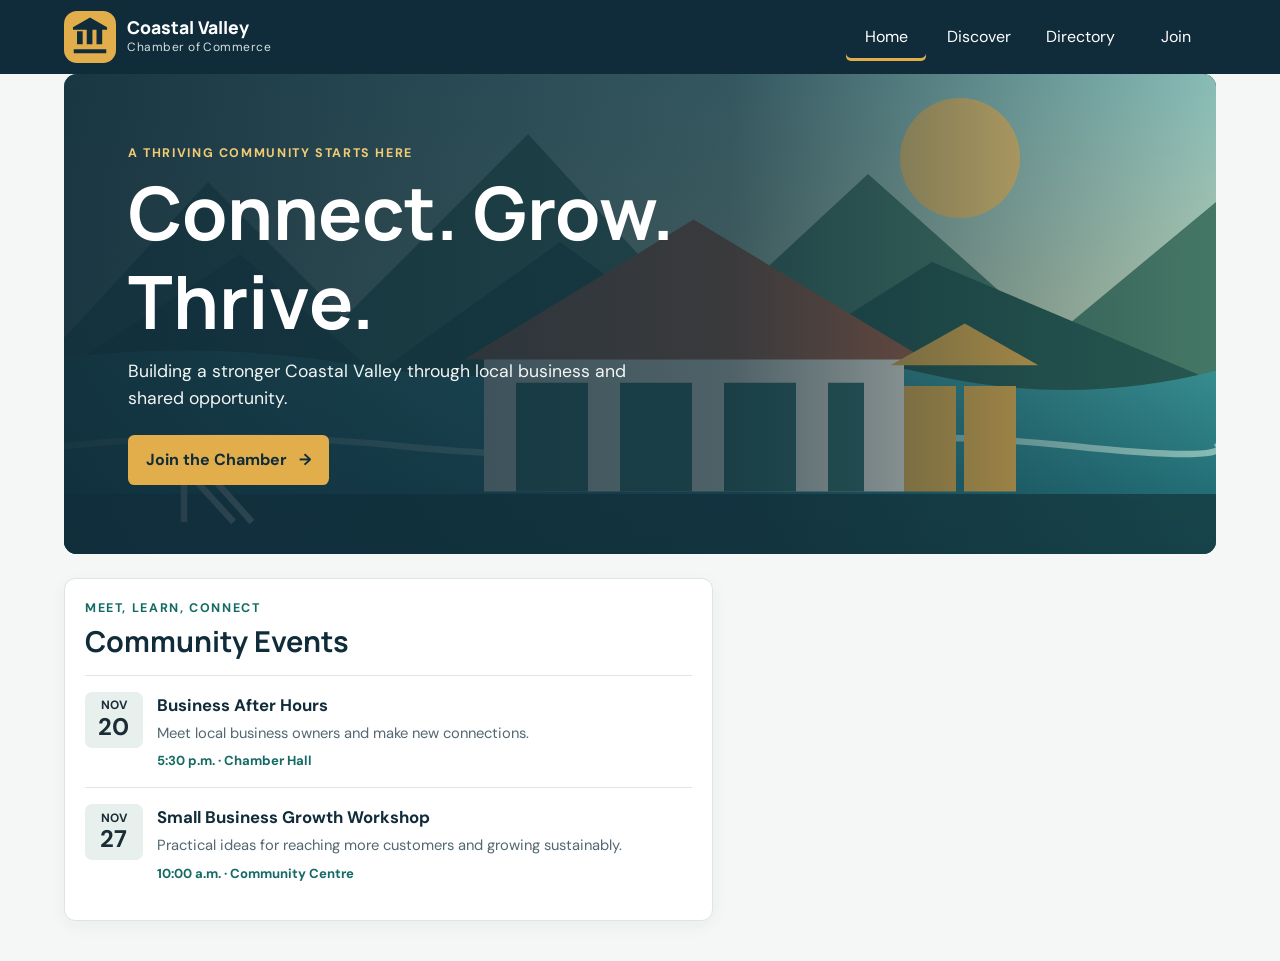
==== chamber/index.html @ 91403da9 "Update index.html chamber" ====
<!doctype html>
<html lang="en">

<head>
    <meta charset="utf-8">
    <meta name="viewport" content="width=device-width, initial-scale=1">
    <meta name="description"
        content="Welcome to the Coastal Valley Chamber of Commerce. Connect with local businesses, community events, and member services.">
    <meta name="author" content="Saviour Agodzo">
    <meta property="og:type" content="website">
    <meta property="og:title" content="Coastal Valley Chamber of Commerce">
    <meta property="og:description"
        content="Connect with local businesses, explore community events, and discover member services in Coastal Valley.">
    <meta property="og:image" content="https://saviour-agodzo.github.io/wdd231/chamber/images/chamber-share.png">
    <meta property="og:url" content="https://saviour-agodzo.github.io/wdd231/chamber/index.html">
    <title>Coastal Valley Chamber of Commerce | Home</title>
    <link rel="preconnect" href="https://fonts.googleapis.com">
    <link rel="preconnect" href="https://fonts.gstatic.com" crossorigin>
    <link
        href="https://fonts.googleapis.com/css2?family=DM+Sans:wght@400;500;600;700&family=Manrope:wght@500;600;700;800&display=swap"
        rel="stylesheet">
    <link rel="icon" href="images/favicon.svg" type="image/svg+xml">
    <link rel="stylesheet" href="styles/normalize.css">
    <link rel="stylesheet" href="styles/small.css">
    <link rel="stylesheet" href="styles/larger.css">
    <script src="scripts/navigation.js" defer></script>
    <script src="scripts/date.js" defer></script>
    <script src="scripts/weather.js" defer></script>
    <script src="scripts/spotlights.js" defer></script>
</head>

<body>
    <header class="site-header">
        <a class="brand" href="index.html" aria-label="Coastal Valley Chamber home">
            <svg class="brand-mark" viewBox="0 0 64 64" aria-hidden="true" focusable="false">
                <rect width="64" height="64" rx="16" fill="#e2ae4b" />
                <path d="M12 47h40v5H12zm4-6V25h7v16zm12 0V17h7v24zm12 0V22h7v19zM11 20 32 8l21 12v3H11z"
                    fill="#102c3a" />
            </svg>
            <span><strong>Coastal Valley</strong><small>Chamber of Commerce</small></span>
        </a>
        <button class="menu-toggle" type="button" aria-label="Open navigation" aria-expanded="false"
            aria-controls="primary-nav"><span></span><span></span><span></span></button>
        <nav id="primary-nav" class="primary-nav" aria-label="Main navigation">
            <a class="active" href="index.html" aria-current="page">Home</a>
            <a href="discover.html">Discover</a>
            <a href="directory.html">Directory</a>
            <a href="join.html">Join</a>
        </nav>
    </header>
    <main class="home-main">
        <section class="hero" aria-labelledby="hero-title">
            <img class="hero-image" src="images/coastal-hero.svg" width="1440" height="680"
                alt="Illustrated coastal town with a harbor, local shops, and green hills">
            <div class="hero-content">
                <p class="eyebrow">A thriving community starts here</p>
                <h1 id="hero-title">Connect. Grow. Thrive.</h1>
                <p>Building a stronger Coastal Valley through local business and shared opportunity.</p>
                <a class="join-cta" href="join.html">Join the Chamber <span aria-hidden="true">→</span></a>
            </div>
        </section>

        <div class="home-content-grid">
            <section class="home-panel events-panel" aria-labelledby="events-title">
                <div class="home-section-heading">
                    <p class="eyebrow">Meet, learn, connect</p>
                    <h2 id="events-title">Community Events</h2>
                </div>
                <article class="event-item">
                    <time class="event-date" datetime="2026-11-20"><span>Nov</span><strong>20</strong></time>
                    <div>
                        <h3>Business After Hours</h3>
                        <p>Meet local business owners and make new connections.</p>
                        <p class="event-detail">5:30 p.m. · Chamber Hall</p>
                    </div>
                </article>
                <article class="event-item">
                    <time class="event-date" datetime="2026-11-27"><span>Nov</span><strong>27</strong></time>
                    <div>
                        <h3>Small Business Growth Workshop</h3>
                        <p>Practical ideas for reaching more customers and growing sustainably.</p>
                        <p class="event-detail">10:00 a.m. · Community Centre</p>
                    </div>
                </article>
---- chamber/styles/small.css ----
:root {
    --navy: #102c3a;
    --teal: #146b63;
    --gold: #e2ae4b;
    --ink: #1c2c35;
    --muted: #536772;
    --paper: #fff;
    --canvas: #f4f7f5;
    --line: #dce5e1;
    font-family: "DM Sans", sans-serif;
    color: var(--ink);
    background: var(--canvas);
}

* {
    box-sizing: border-box;
}

body {
    min-width: 320px;
    line-height: 1.55;
}

a {
    color: inherit;
}

.site-header {
    display: flex;
    justify-content: space-between;
    align-items: center;
    gap: 1rem;
    padding: .7rem max(1rem, calc((100% - 72rem) / 2));
    background: var(--navy);
    color: white;
}

.brand {
    display: flex;
    align-items: center;
    gap: .7rem;
    text-decoration: none;
}

.brand-mark {
    width: 52px;
    height: 52px;
    flex: 0 0 auto;
}

.brand strong,
.brand small {
    display: block;
}

.brand strong {
    font: 800 1.1rem/1.2 "Manrope", sans-serif;
}

.brand small {
    color: #d2dfde;
    font-size: .75rem;
    letter-spacing: .04em;
}

.menu-toggle {
    width: 2.8rem;
    height: 2.8rem;
    display: grid;
    align-content: center;
    justify-items: center;
    gap: 5px;
    border: 1px solid #ffffff80;
    border-radius: .45rem;
    background: transparent;
    cursor: pointer;
}

.menu-toggle span {
    width: 1.2rem;
    height: 2px;
    background: white;
}

.primary-nav {
    display: none;
    position: absolute;
    z-index: 5;
    top: 4.2rem;
    left: 0;
    right: 0;
    padding: .5rem 1rem 1rem;
    background: var(--navy);
}

.primary-nav.open {
    display: grid;
}

.primary-nav a {
    padding: .7rem .9rem;
    text-decoration: none;
    border-radius: .3rem;
}

.primary-nav a:hover,
.primary-nav a:focus-visible {
    color: var(--gold);
    background: #ffffff12;
}

.primary-nav a.active {
    box-shadow: inset 0 -3px var(--gold);
}

main {
    width: min(100% - 2rem, 72rem);
    margin: 0 auto;
}

.intro {
    padding: 2.6rem 0 2rem;
}

.eyebrow {
    margin: 0 0 .35rem;
    color: var(--teal);
    font-size: .78rem;
    font-weight: 700;
    letter-spacing: .13em;
    text-transform: uppercase;
}

h1,
h2 {
    color: var(--navy);
    font-family: "Manrope", sans-serif;
    line-height: 1.2;
}

h1 {
    margin-bottom: .65rem;
    font-size: clamp(2rem, 7vw, 3.3rem);
}

.intro>p:last-child {
    max-width: 42rem;
    margin-bottom: 0;
    color: var(--muted);
    font-size: 1.05rem;
}

.directory-section {
    padding: 1.5rem 0 3rem;
}

.directory-heading {
    display: flex;
    flex-direction: column;
    align-items: flex-start;
    gap: .8rem;
    margin-bottom: 1.2rem;
}

.directory-heading h2 {
    margin: 0;
    font-size: clamp(1.25rem, 4vw, 1.8rem);
}

.view-controls {
    display: flex;
    gap: .4rem;
    padding: .25rem;
    border: 1px solid var(--line);
    border-radius: .55rem;
    background: var(--paper);
}

.view-button {
    min-height: 2.6rem;
    padding: .45rem .75rem;
    border: 0;
    border-radius: .35rem;
    background: transparent;
    color: var(--navy);
    font-weight: 700;
    cursor: pointer;
}

.view-button span {
    margin-right: .25rem;
}

.view-button.active,
.view-button:hover,
.view-button:focus-visible {
    background: var(--teal);
    color: white;
}

.status {
    color: var(--muted);
}

.member-directory {
    display: grid;
    gap: 1rem;
}

.grid-view {
    grid-template-columns: 1fr;
}

.member-card {
    overflow: hidden;
    border: 1px solid var(--line);
    border-radius: .7rem;
    background: var(--paper);
    box-shadow: 0 5px 18px #102c3a0c;
}

.member-card img {
    display: block;
    width: 100%;
    height: 10rem;
    object-fit: cover;
    background: #e8efec;
}

.member-card-content {
    padding: 1rem;
}

.member-card h3 {
    margin: 0 0 .25rem;
    color: var(--navy);
    font: 700 1.15rem/1.3 "Manrope", sans-serif;
}

.category {
    margin: 0 0 .75rem;
    color: var(--teal);
    font-size: .82rem;
    font-weight: 700;
}

.member-card address {
    color: var(--muted);
    font-style: normal;
    font-size: .92rem;
}

.member-card address a {
    display: inline-block;
    margin-top: .45rem;
    color: var(--teal);
    font-weight: 700;
    overflow-wrap: anywhere;
}

.membership {
    display: inline-block;
    margin-top: .75rem;
    padding: .2rem .55rem;
    border-radius: 2rem;
    background: #edf4ef;
    color: var(--teal);
    font-size: .75rem;
    font-weight: 700;
}

.list-view {
    grid-template-columns: 1fr;
    gap: .5rem;
}

.list-view .member-card {
    display: block;
    border-left: 5px solid var(--teal);
    box-shadow: none;
}

.list-view .member-card img {
    display: none;
}

.list-view .member-card-content {
    padding: .8rem 1rem;
}

.list-view .category {
    margin-bottom: .35rem;
}

.list-view .membership {
    margin-top: .4rem;
}

.home-main {
    padding-bottom: 2.5rem;
}

.hero {
    position: relative;
    isolation: isolate;
    overflow: hidden;
    min-height: 26rem;
    border-radius: .8rem;
    background: var(--navy);
}

.hero-image {
    position: absolute;
    z-index: -2;
    inset: 0;
    width: 100%;
    height: 100%;
    object-fit: cover;
}

.hero::after {
    position: absolute;
    z-index: -1;
    inset: 0;
    background: linear-gradient(90deg, #102c3aee 0%, #102c3ab8 58%, #102c3a12 100%);
    content: "";
}

.hero-content {
    display: flex;
    min-height: 26rem;
    flex-direction: column;
    align-items: flex-start;
    justify-content: center;
    padding: clamp(1.25rem, 6vw, 4rem);
    color: white;
}

.hero-content .eyebrow {
    color: #f2cc74;
}

.hero-content h1 {
    max-width: 12ch;
    margin: 0 0 .8rem;
    color: white;
    font-size: clamp(2.3rem, 9vw, 4.6rem);
}

.hero-content>p:not(.eyebrow) {
    max-width: 34rem;
    margin-bottom: 1.4rem;
    color: #f1f5f4;
    font-size: 1.1rem;
}

.join-cta {
    display: inline-flex;
    align-items: center;
    gap: .7rem;
    padding: .8rem 1.15rem;
    border-radius: .4rem;
    background: var(--gold);
    color: var(--navy);
    font-weight: 700;
    text-decoration: none;
}

.join-cta:hover,
.join-cta:focus-visible {
    background: #f2cc74;
}

.home-content-grid {
    display: grid;
    grid-template-columns: minmax(0, 1fr);
    gap: 1.25rem;
    margin-top: 1.5rem;
}

.home-panel {
    min-width: 0;
    padding: 1.25rem;
    border: 1px solid var(--line);
    border-radius: .7rem;
    background: var(--paper);
    box-shadow: 0 5px 18px #102c3a0c;
}

.home-section-heading {
    margin-bottom: 1rem;
}

.home-section-heading h2 {
    margin: 0 0 .45rem;
    font-size: clamp(1.35rem, 5vw, 1.8rem);
}

.home-section-heading>p:last-child:not(.eyebrow) {
    margin-bottom: 0;
    color: var(--muted);
}

.event-item {
    display: flex;
    align-items: flex-start;
    gap: .9rem;
    padding: 1rem 0;
    border-top: 1px solid var(--line);
}

.event-date {
    display: flex;
    width: 3.6rem;
    flex: 0 0 3.6rem;
    flex-direction: column;
    align-items: center;
    padding: .4rem;
    border-radius: .45rem;
    background: #e7f0ed;
    color: var(--brand-dark);
    line-height: 1.2;
}

.event-date span {
    font-size: .75rem;
    font-weight: 700;
    text-transform: uppercase;
}

.event-date strong {
    font-size: 1.5rem;
}

.event-item h3 {
    margin: 0 0 .25rem;
    color: var(--navy);
    font-size: 1.05rem;
}

.event-item p {
    margin: 0;
    color: var(--muted);
    font-size: .92rem;
}

.event-item .event-detail {
    margin-top: .4rem;
    color: var(--teal);
    font-size: .82rem;
    font-weight: 700;
}

.weather-location {
    color: var(--muted);
}

.weather-status,
.spotlights-status {
    color: var(--muted);
    font-size: .9rem;
}

.current-weather {
    display: flex;
    align-items: center;
    gap: 1rem;
    padding: .8rem 0 1rem;
    border-top: 1px solid var(--line);
}

.current-temperature {
    display: flex;
    align-items: flex-start;
    margin: 0;
    color: var(--navy);
    font: 800 3rem/1 "Manrope", sans-serif;
}

.current-temperature span:last-child {
    margin: .15rem 0 0 .2rem;
    font-size: 1.15rem;
}

.current-description {
    margin: 0;
    color: var(--ink);
    font-weight: 700;
    text-transform: capitalize;
}

.feels-like {
    margin: .2rem 0 0;
    color: var(--muted);
    font-size: .85rem;
}

.forecast-heading {
    margin: .25rem 0 .65rem;
    color: var(--navy);
    font-size: 1rem;
}

.forecast-list {
    display: grid;
    grid-template-columns: 1fr;
    gap: .5rem;
    margin: 0;
    padding: 0;
    list-style: none;
}

.forecast-day {
    padding: .65rem .75rem;
    border-radius: .45rem;
    background: #f1f5f4;
}

.forecast-day h4,
.forecast-day p {
    margin: 0;
}

.forecast-day h4 {
    color: var(--navy);
    font-size: .9rem;
}

.forecast-day p {
    color: var(--muted);
    font-size: .82rem;
    text-transform: capitalize;
}

.forecast-day .forecast-temperature {
    color: var(--teal);
    font-size: .95rem;
    font-weight: 700;
}

.spotlight-list {
    display: grid;
    grid-template-columns: minmax(0, 1fr);
    gap: .9rem;
}

.spotlight-card {
    min-width: 0;
    padding: .8rem;
    border: 1px solid var(--line);
    border-radius: .6rem;
    text-align: center;
}

.spotlight-card img {
    display: block;
    width: min(100%, 18rem);
    height: 8rem;
    margin: 0 auto .7rem;
    object-fit: contain;
}

.spotlight-card h3 {
    margin: 0 0 .2rem;
    color: var(--navy);
    font: 700 1.1rem/1.3 "Manrope", sans-serif;
}

.spotlight-tier {
    display: inline-block;
    margin: 0 0 .6rem;
    padding: .15rem .6rem;
    border-radius: 2rem;
    background: #f5ebcf;
    color: #5a4213;
    font-size: .75rem;
    font-weight: 700;
}

.spotlight-details {
    color: var(--muted);
    font-size: .88rem;
    font-style: normal;
    overflow-wrap: anywhere;
}

.spotlight-details a {
    display: inline-block;
    margin-top: .3rem;
    color: var(--teal);
    font-weight: 700;
}

.site-footer {
    display: grid;
    gap: 1.5rem;
    padding: 2rem max(1rem, calc((100% - 72rem) / 2));
    background: var(--navy);
    color: white;
}

.footer-brand {
    display: inline-block;
    margin-bottom: .5rem;
    color: white;
    font: 700 1.1rem "Manrope", sans-serif;
    text-decoration: none;
}

.site-footer address {
    color: #d4dfdf;
    font-size: .9rem;
    font-style: normal;
}

.site-footer address a {
    color: white;
}

.footer-meta {
    padding-top: 1rem;
    border-top: 1px solid #ffffff35;
    color: #d4dfdf;
    font-size: .88rem;
}

.footer-meta p {
    margin: .25rem 0;
}

:focus-visible {
    outline: 3px solid var(--gold);
    outline-offset: 3px;
}
---- chamber/styles/larger.css ----
@media (min-width: 42rem) {
    .menu-toggle {
        display: none;
    }

    .primary-nav {
        display: flex;
        position: static;
        padding: 0;
        gap: .4rem;
    }

    .primary-nav a {
        min-width: 5rem;
        text-align: center;
    }

    .hero,
    .hero-content {
        min-height: 30rem;
    }

    .home-content-grid {
        grid-template-columns: minmax(0, 1.2fr) minmax(18rem, .8fr);
        align-items: start;
        gap: 1.5rem;
    }

    .spotlights-panel {
        grid-column: 1 / -1;
    }

    .spotlight-list {
        grid-template-columns: repeat(2, minmax(0, 1fr));
    }

    .directory-heading {
        flex-direction: row;
        align-items: end;
        justify-content: space-between;
    }

    .intro {
        padding-top: 3.6rem;
    }

    .grid-view {
        grid-template-columns: repeat(2, minmax(0, 1fr));
    }

    .member-card img {
        height: 12rem;
    }

    .site-footer {
        grid-template-columns: 1fr 1fr;
        align-items: start;
    }

    .footer-meta {
        padding: .25rem 0 0 1.5rem;
        border-top: 0;
        border-left: 1px solid #ffffff35;
    }
}

@media (min-width: 68rem) {
    .home-content-grid {
        grid-template-columns: minmax(0, 1.15fr) minmax(23rem, .85fr);
    }

    .spotlight-list {
        grid-template-columns: repeat(3, minmax(0, 1fr));
    }

    .forecast-list {
        grid-template-columns: repeat(3, minmax(0, 1fr));
    }

    .grid-view {
        grid-template-columns: repeat(3, minmax(0, 1fr));
    }
}
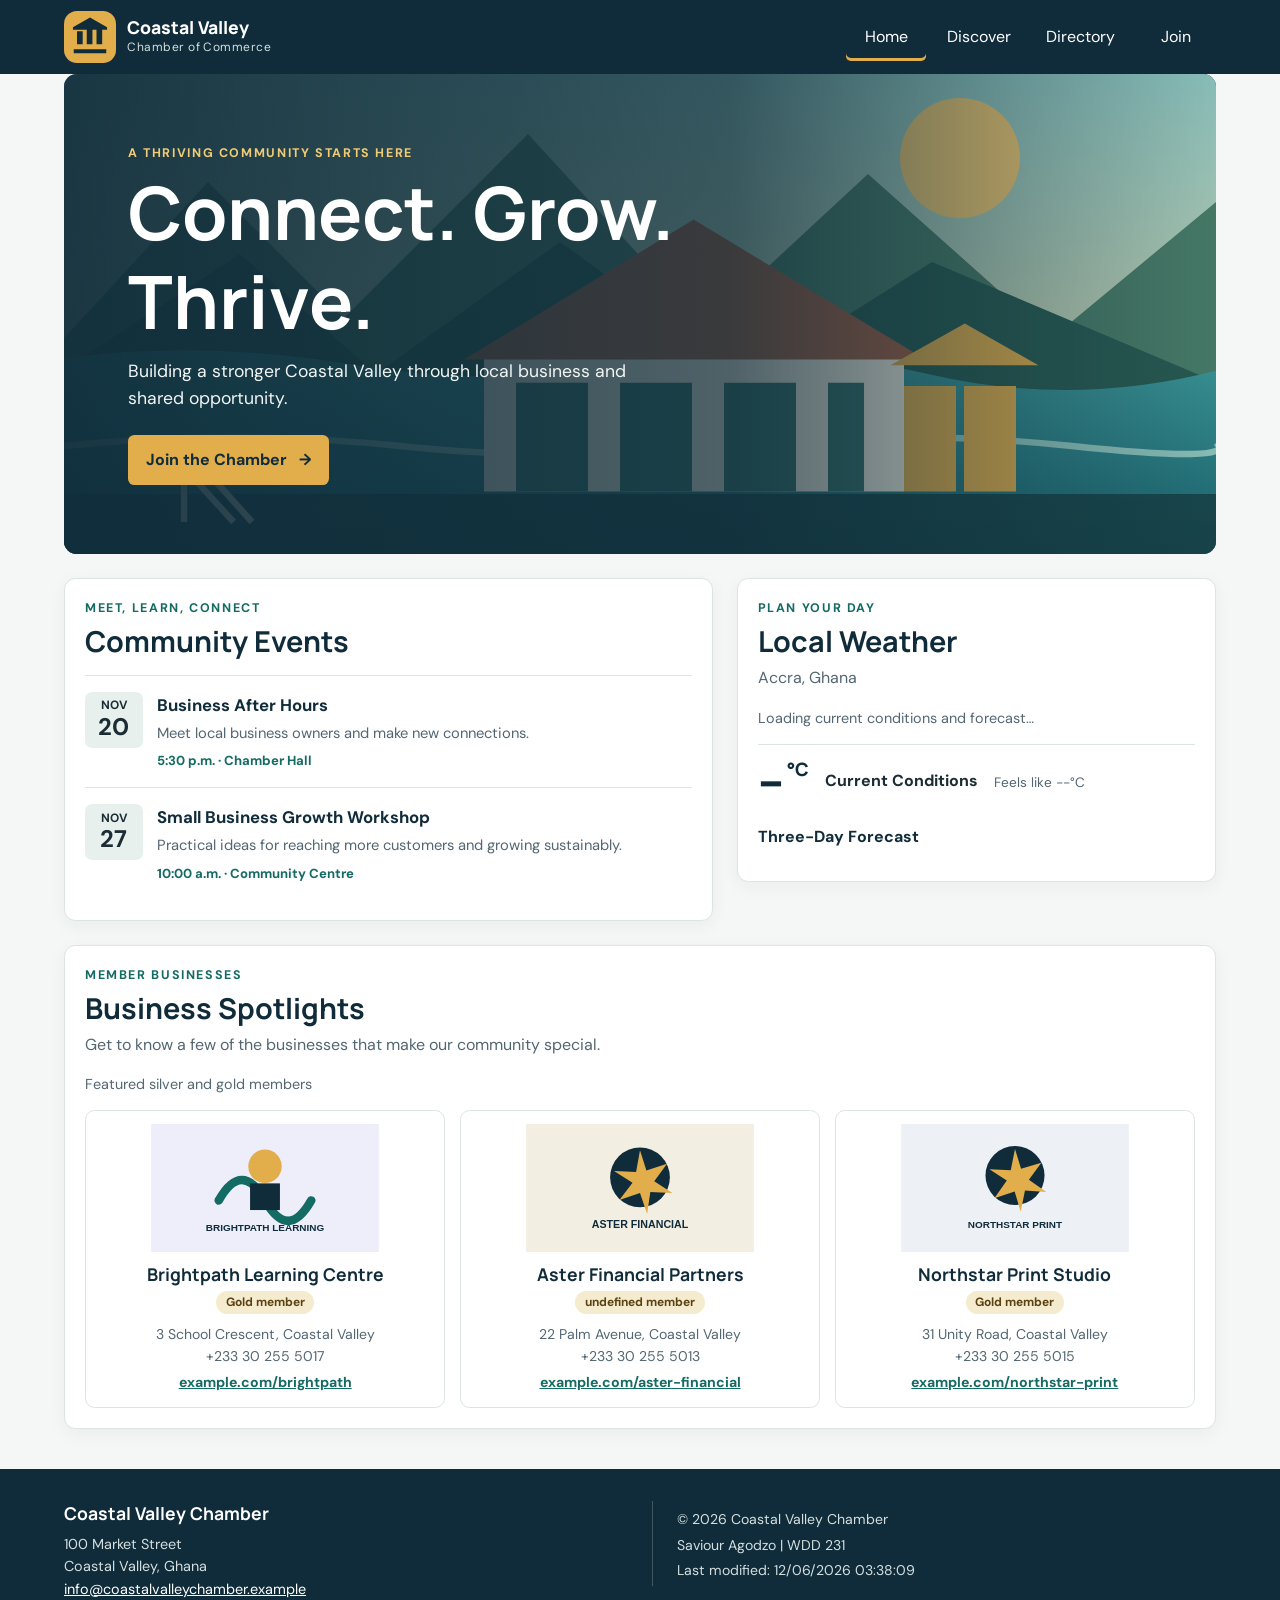
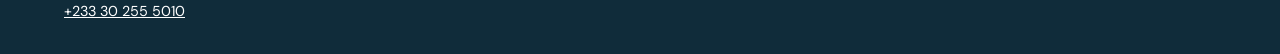
==== commit 6b3ef43c: "Fixed index.html" ====
--- a/chamber/index.html
+++ b/chamber/index.html
@@ -8,12 +8,12 @@
         content="Welcome to the Coastal Valley Chamber of Commerce. Connect with local businesses, community events, and member services.">
     <meta name="author" content="Saviour Agodzo">
     <meta property="og:type" content="website">
-    <meta property="og:title" content="Coastal Valley Chamber of Commerce">
+    <meta property="og:title" content="Connect. Grow. Thrive. | Coastal Valley Chamber of Commerce">
     <meta property="og:description"
         content="Connect with local businesses, explore community events, and discover member services in Coastal Valley.">
     <meta property="og:image" content="https://saviour-agodzo.github.io/wdd231/chamber/images/chamber-share.png">
     <meta property="og:url" content="https://saviour-agodzo.github.io/wdd231/chamber/index.html">
-    <title>Coastal Valley Chamber of Commerce | Home</title>
+    <title>Connect. Grow. Thrive. | Coastal Valley Chamber of Commerce</title>
     <link rel="preconnect" href="https://fonts.googleapis.com">
     <link rel="preconnect" href="https://fonts.gstatic.com" crossorigin>
     <link
@@ -39,8 +39,12 @@
             </svg>
             <span><strong>Coastal Valley</strong><small>Chamber of Commerce</small></span>
         </a>
+
         <button class="menu-toggle" type="button" aria-label="Open navigation" aria-expanded="false"
-            aria-controls="primary-nav"><span></span><span></span><span></span></button>
+            aria-controls="primary-nav">
+            <span></span><span></span><span></span>
+        </button>
+
         <nav id="primary-nav" class="primary-nav" aria-label="Main navigation">
             <a class="active" href="index.html" aria-current="page">Home</a>
             <a href="discover.html">Discover</a>
@@ -48,6 +52,7 @@
             <a href="join.html">Join</a>
         </nav>
     </header>
+
     <main class="home-main">
         <section class="hero" aria-labelledby="hero-title">
             <img class="hero-image" src="images/coastal-hero.svg" width="1440" height="680"
@@ -66,19 +71,85 @@
                     <p class="eyebrow">Meet, learn, connect</p>
                     <h2 id="events-title">Community Events</h2>
                 </div>
+
                 <article class="event-item">
-                    <time class="event-date" datetime="2026-11-20"><span>Nov</span><strong>20</strong></time>
+                    <time class="event-date" datetime="2026-11-20">
+                        <span>Nov</span><strong>20</strong>
+                    </time>
                     <div>
                         <h3>Business After Hours</h3>
                         <p>Meet local business owners and make new connections.</p>
                         <p class="event-detail">5:30 p.m. · Chamber Hall</p>
                     </div>
                 </article>
+
                 <article class="event-item">
-                    <time class="event-date" datetime="2026-11-27"><span>Nov</span><strong>27</strong></time>
+                    <time class="event-date" datetime="2026-11-27">
+                        <span>Nov</span><strong>27</strong>
+                    </time>
                     <div>
                         <h3>Small Business Growth Workshop</h3>
                         <p>Practical ideas for reaching more customers and growing sustainably.</p>
                         <p class="event-detail">10:00 a.m. · Community Centre</p>
                     </div>
-                </article>+                </article>
+            </section>
+
+            <section class="home-panel weather-panel" aria-labelledby="weather-title">
+                <div class="home-section-heading">
+                    <p class="eyebrow">Plan your day</p>
+                    <h2 id="weather-title">Local Weather</h2>
+                    <p class="weather-location">Accra, Ghana</p>
+                </div>
+
+                <p id="weather-status" class="weather-status" role="status">
+                    Loading current conditions and forecast…
+                </p>
+
+                <div class="current-weather" aria-live="polite">
+                    <p class="current-temperature">
+                        <span id="current-temperature">--</span>
+                        <span aria-label="degrees Celsius">°C</span>
+                    </p>
+                    <p id="current-description" class="current-description">Current conditions</p>
+                    <p class="feels-like">Feels like <span id="feels-like">--</span>°C</p>
+                </div>
+
+                <h3 class="forecast-heading">Three-Day Forecast</h3>
+                <ul id="weather-forecast" class="forecast-list" aria-label="Three-day temperature forecast"></ul>
+            </section>
+
+            <section class="home-panel spotlights-panel" aria-labelledby="spotlights-title">
+                <div class="home-section-heading">
+                    <p class="eyebrow">Member businesses</p>
+                    <h2 id="spotlights-title">Business Spotlights</h2>
+                    <p>Get to know a few of the businesses that make our community special.</p>
+                </div>
+
+                <p id="spotlights-status" class="spotlights-status" role="status">
+                    Loading chamber members…
+                </p>
+                <div id="spotlight-list" class="spotlight-list" aria-live="polite"></div>
+            </section>
+        </div>
+    </main>
+
+    <footer class="site-footer">
+        <div class="footer-contact">
+            <a class="footer-brand" href="index.html">Coastal Valley Chamber</a>
+            <address>
+                100 Market Street<br>
+                Coastal Valley, Ghana<br>
+                <a href="mailto:info@coastalvalleychamber.example">info@coastalvalleychamber.example</a><br>
+                <a href="tel:+233302555010">+233 30 255 5010</a>
+            </address>
+        </div>
+        <div class="footer-meta">
+            <p>© <span id="currentyear"></span> Coastal Valley Chamber</p>
+            <p>Saviour Agodzo | WDD 231</p>
+            <p>Last modified: <span id="lastModified"></span></p>
+        </div>
+    </footer>
+</body>
+
+</html>
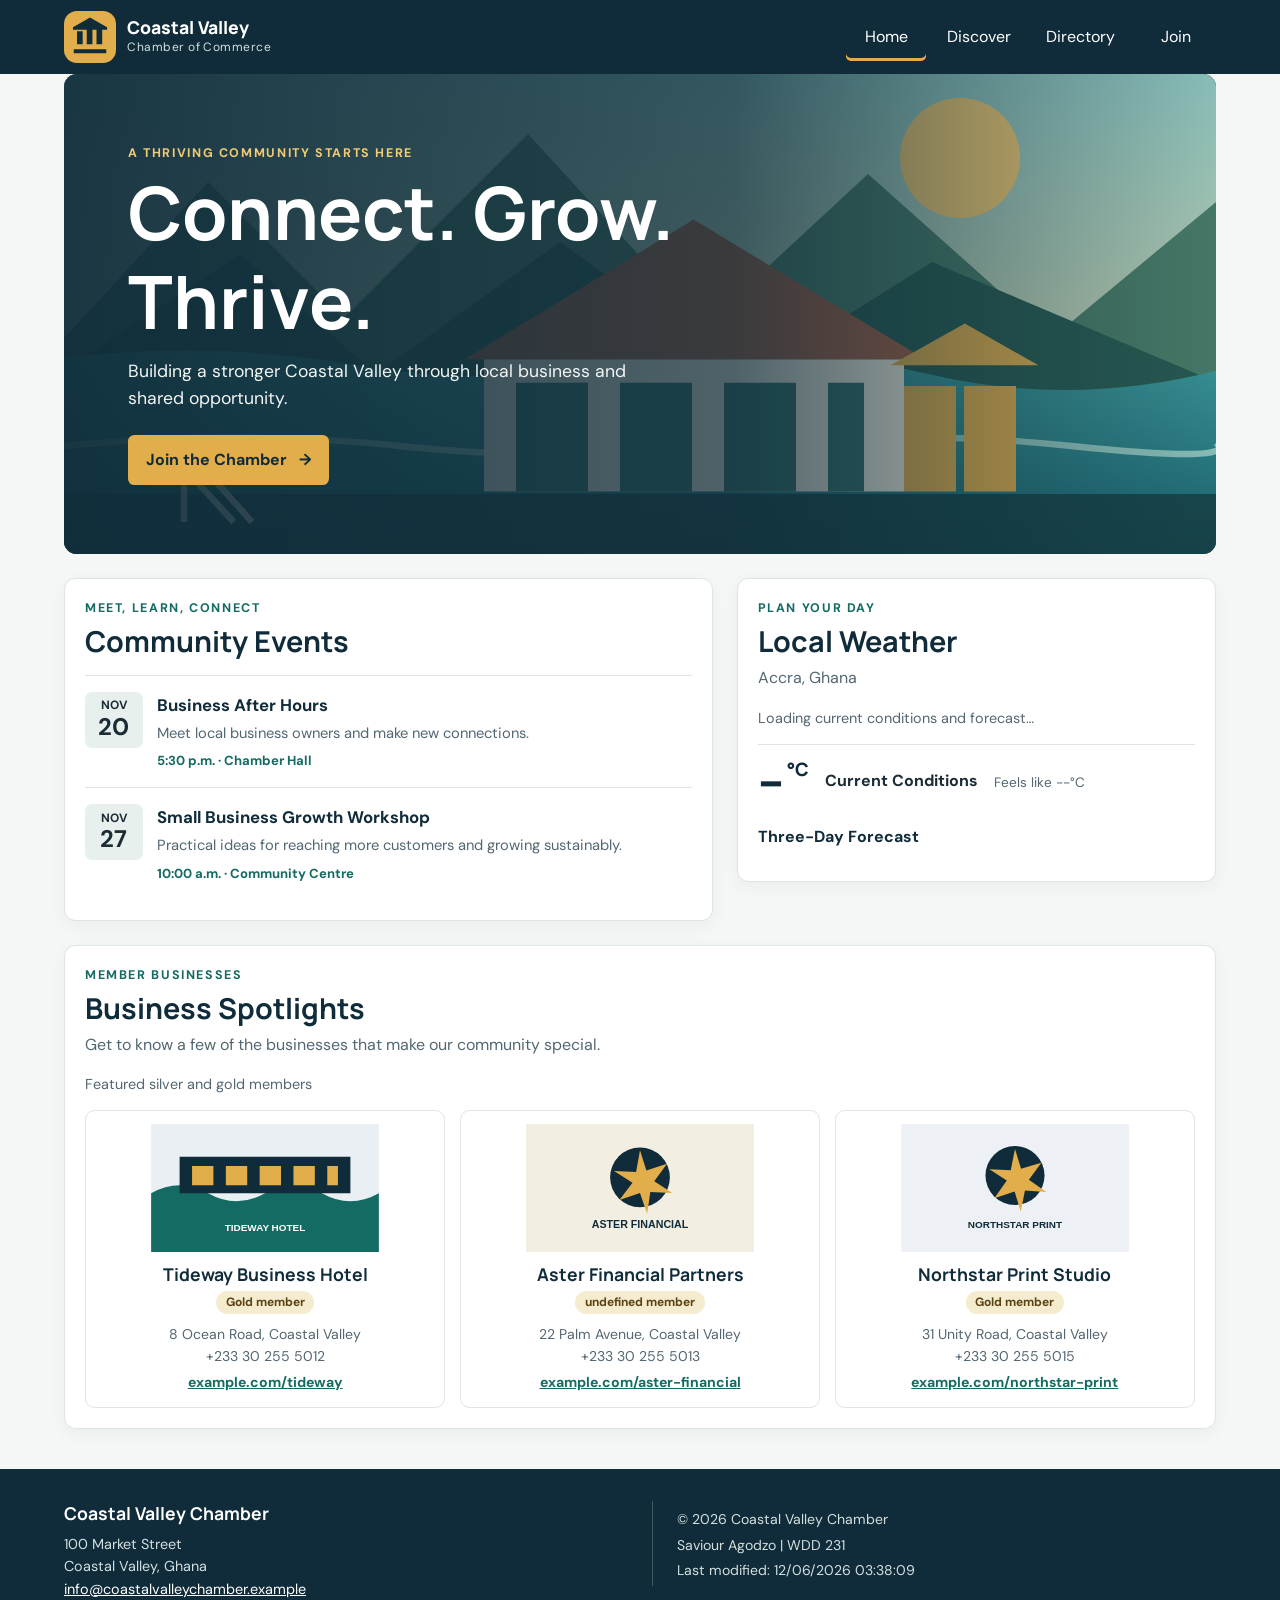
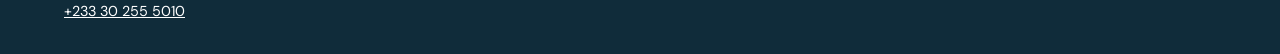
==== commit cd7ed9a4: "Fixed index.html" ====
--- a/chamber/index.html
+++ b/chamber/index.html
@@ -39,12 +39,10 @@
             </svg>
             <span><strong>Coastal Valley</strong><small>Chamber of Commerce</small></span>
         </a>
-
         <button class="menu-toggle" type="button" aria-label="Open navigation" aria-expanded="false"
             aria-controls="primary-nav">
             <span></span><span></span><span></span>
         </button>
-
         <nav id="primary-nav" class="primary-nav" aria-label="Main navigation">
             <a class="active" href="index.html" aria-current="page">Home</a>
             <a href="discover.html">Discover</a>
@@ -52,7 +50,6 @@
             <a href="join.html">Join</a>
         </nav>
     </header>
-
     <main class="home-main">
         <section class="hero" aria-labelledby="hero-title">
             <img class="hero-image" src="images/coastal-hero.svg" width="1440" height="680"
@@ -71,22 +68,16 @@
                     <p class="eyebrow">Meet, learn, connect</p>
                     <h2 id="events-title">Community Events</h2>
                 </div>
-
                 <article class="event-item">
-                    <time class="event-date" datetime="2026-11-20">
-                        <span>Nov</span><strong>20</strong>
-                    </time>
+                    <time class="event-date" datetime="2026-11-20"><span>Nov</span><strong>20</strong></time>
                     <div>
                         <h3>Business After Hours</h3>
                         <p>Meet local business owners and make new connections.</p>
                         <p class="event-detail">5:30 p.m. · Chamber Hall</p>
                     </div>
                 </article>
-
                 <article class="event-item">
-                    <time class="event-date" datetime="2026-11-27">
-                        <span>Nov</span><strong>27</strong>
-                    </time>
+                    <time class="event-date" datetime="2026-11-27"><span>Nov</span><strong>27</strong></time>
                     <div>
                         <h3>Small Business Growth Workshop</h3>
                         <p>Practical ideas for reaching more customers and growing sustainably.</p>
@@ -101,20 +92,14 @@
                     <h2 id="weather-title">Local Weather</h2>
                     <p class="weather-location">Accra, Ghana</p>
                 </div>
-
-                <p id="weather-status" class="weather-status" role="status">
-                    Loading current conditions and forecast…
-                </p>
-
+                <p id="weather-status" class="weather-status" role="status">Loading current conditions and forecast…</p>
                 <div class="current-weather" aria-live="polite">
                     <p class="current-temperature">
-                        <span id="current-temperature">--</span>
-                        <span aria-label="degrees Celsius">°C</span>
+                        <span id="current-temperature">--</span><span>°C</span>
                     </p>
                     <p id="current-description" class="current-description">Current conditions</p>
                     <p class="feels-like">Feels like <span id="feels-like">--</span>°C</p>
                 </div>
-
                 <h3 class="forecast-heading">Three-Day Forecast</h3>
                 <ul id="weather-forecast" class="forecast-list" aria-label="Three-day temperature forecast"></ul>
             </section>
@@ -125,15 +110,11 @@
                     <h2 id="spotlights-title">Business Spotlights</h2>
                     <p>Get to know a few of the businesses that make our community special.</p>
                 </div>
-
-                <p id="spotlights-status" class="spotlights-status" role="status">
-                    Loading chamber members…
-                </p>
+                <p id="spotlights-status" class="spotlights-status" role="status">Loading chamber members…</p>
                 <div id="spotlight-list" class="spotlight-list" aria-live="polite"></div>
             </section>
         </div>
     </main>
-
     <footer class="site-footer">
         <div class="footer-contact">
             <a class="footer-brand" href="index.html">Coastal Valley Chamber</a>
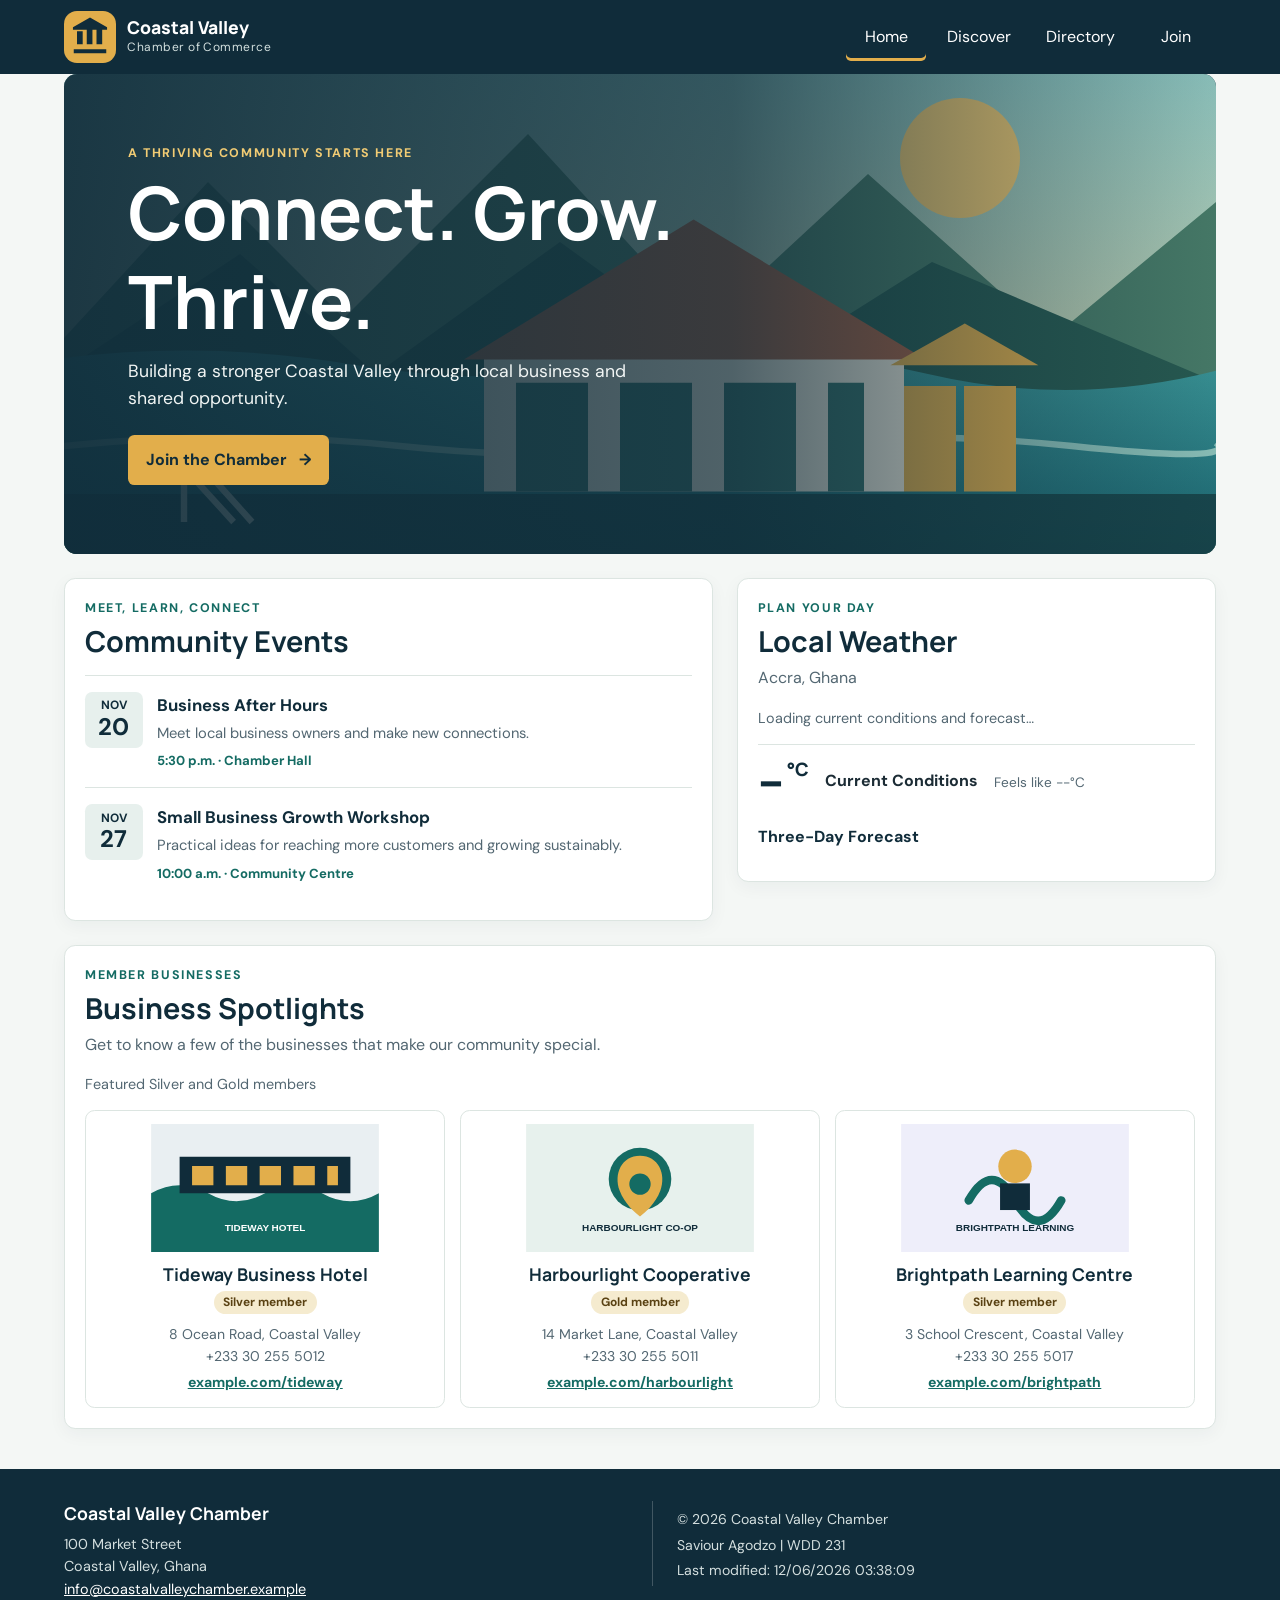
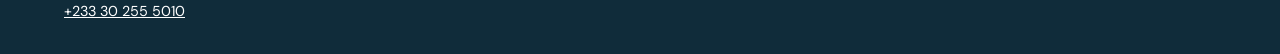
==== commit b25946e9: "Update chamber.html" ====
--- a/chamber/index.html
+++ b/chamber/index.html
@@ -25,7 +25,8 @@
     <link rel="stylesheet" href="styles/larger.css">
     <script src="scripts/navigation.js" defer></script>
     <script src="scripts/date.js" defer></script>
-    <script src="scripts/weather.js" defer></script>
+    <!-- <script src="scripts/weather.js" defer></script> -->
+    <script type="module" src="scripts/weather.js"></script>
     <script src="scripts/spotlights.js" defer></script>
 </head>
 
--- a/chamber/styles/small.css
+++ b/chamber/styles/small.css
@@ -150,6 +150,7 @@
     font-size: 1.05rem;
 }
 
+/* Directory page */
 .directory-section {
     padding: 1.5rem 0 3rem;
 }
@@ -296,11 +297,12 @@
     margin-top: .4rem;
 }
 
+/* Chamber home page */
 .home-main {
     padding-bottom: 2.5rem;
 }
 
-.hero {
+/* .hero {
     position: relative;
     isolation: isolate;
     overflow: hidden;
@@ -343,6 +345,65 @@
 .hero-content h1 {
     max-width: 12ch;
     margin: 0 0 .8rem;
+    color: white;
+    font-size: clamp(2.3rem, 9vw, 4.6rem);
+}
+
+.hero-content>p:not(.eyebrow) {
+    max-width: 34rem;
+    margin-bottom: 1.4rem;
+    color: #f1f5f4;
+    font-size: 1.1rem;
+} */
+
+.hero {
+    position: relative;
+    isolation: isolate;
+    overflow: hidden;
+    min-height: 26rem;
+    border-radius: 0.8rem;
+    background: var(--navy);
+}
+
+.hero-image {
+    position: absolute;
+    z-index: 0;
+    inset: 0;
+    width: 100%;
+    height: 100%;
+    object-fit: cover;
+}
+
+.hero::after {
+    position: absolute;
+    z-index: 1;
+    inset: 0;
+    background: linear-gradient(90deg,
+            rgb(16 44 58 / 93%) 0%,
+            rgb(16 44 58 / 72%) 58%,
+            rgb(16 44 58 / 7%) 100%);
+    content: "";
+}
+
+.hero-content {
+    position: relative;
+    z-index: 2;
+    display: flex;
+    min-height: 26rem;
+    flex-direction: column;
+    align-items: flex-start;
+    justify-content: center;
+    padding: clamp(1.25rem, 6vw, 4rem);
+    color: white;
+}
+
+.hero-content .eyebrow {
+    color: #f2cc74;
+}
+
+.hero-content h1 {
+    max-width: 12ch;
+    margin: 0 0 0.8rem;
     color: white;
     font-size: clamp(2.3rem, 9vw, 4.6rem);
 }
@@ -418,7 +479,7 @@
     padding: .4rem;
     border-radius: .45rem;
     background: #e7f0ed;
-    color: var(--brand-dark);
+    color: var(--navy);
     line-height: 1.2;
 }
 
@@ -591,6 +652,297 @@
     font-weight: 700;
 }
 
+/* Join and confirmation pages */
+.join-main,
+.thankyou-main {
+    padding-bottom: 2.5rem;
+}
+
+.join-intro {
+    padding: 2rem 0 1.5rem;
+}
+
+.join-intro h1,
+.thankyou-panel h1 {
+    margin-bottom: .65rem;
+    color: var(--navy);
+    font: 800 clamp(2rem, 7vw, 3rem)/1.2 "Manrope", sans-serif;
+}
+
+.join-intro>p:last-child,
+.thankyou-panel>p:not(.eyebrow) {
+    max-width: 45rem;
+    color: var(--muted);
+}
+
+.join-layout {
+    display: grid;
+    grid-template-columns: minmax(0, 1fr);
+    gap: 1.25rem;
+}
+
+.join-form-panel,
+.thankyou-panel {
+    min-width: 0;
+    padding: 1.25rem;
+    border: 1px solid var(--line);
+    border-radius: .7rem;
+    background: var(--paper);
+    box-shadow: 0 5px 18px #102c3a0c;
+}
+
+.join-form-panel h2,
+.membership-heading h2 {
+    margin: 0 0 1rem;
+    color: var(--navy);
+    font: 700 1.45rem/1.25 "Manrope", sans-serif;
+}
+
+.form-fields {
+    display: grid;
+    grid-template-columns: minmax(0, 1fr);
+    gap: .9rem;
+}
+
+.form-fields label {
+    display: grid;
+    gap: .35rem;
+    color: var(--ink);
+    font-size: .92rem;
+    font-weight: 700;
+}
+
+.form-fields input,
+.form-fields select,
+.form-fields textarea {
+    width: 100%;
+    min-height: 2.8rem;
+    padding: .65rem .75rem;
+    border: 1px solid #9aaba7;
+    border-radius: .35rem;
+    background: white;
+    color: var(--ink);
+    font: inherit;
+    font-weight: 400;
+}
+
+.form-fields textarea {
+    min-height: 8rem;
+    resize: vertical;
+}
+
+.form-fields input:focus,
+.form-fields select:focus,
+.form-fields textarea:focus {
+    border-color: var(--teal);
+    outline: 3px solid #146b6333;
+}
+
+.submit-application {
+    width: 100%;
+    min-height: 3rem;
+    margin-top: 1.1rem;
+    padding: .7rem 1rem;
+    border: 0;
+    border-radius: .4rem;
+    background: var(--teal);
+    color: white;
+    font: inherit;
+    font-weight: 700;
+    cursor: pointer;
+}
+
+.submit-application:hover,
+.submit-application:focus-visible {
+    background: var(--navy);
+}
+
+.membership-section {
+    min-width: 0;
+}
+
+.membership-heading {
+    margin-bottom: .8rem;
+}
+
+.membership-heading h2 {
+    margin-bottom: 0;
+}
+
+.membership-cards {
+    display: grid;
+    grid-template-columns: minmax(0, 1fr);
+    gap: .85rem;
+}
+
+.membership-card {
+    padding: 1rem;
+    border: 1px solid var(--line);
+    border-top: 4px solid var(--teal);
+    border-radius: .65rem;
+    background: var(--paper);
+    box-shadow: 0 5px 18px #102c3a0c;
+    animation: membership-arrive .65s ease-out both;
+}
+
+.membership-card:nth-child(2) {
+    animation-delay: .12s;
+}
+
+.membership-card:nth-child(3) {
+    animation-delay: .24s;
+}
+
+.membership-card:nth-child(4) {
+    animation-delay: .36s;
+}
+
+.membership-card h3 {
+    margin: 0 0 .3rem;
+    color: var(--navy);
+    font: 700 1.1rem/1.3 "Manrope", sans-serif;
+}
+
+.membership-card>p:not(.membership-price) {
+    margin: .4rem 0 .75rem;
+    color: var(--muted);
+    font-size: .9rem;
+}
+
+.membership-price {
+    margin: 0;
+    color: var(--teal);
+    font: 800 1.45rem/1.2 "Manrope", sans-serif;
+}
+
+.membership-price span {
+    color: var(--muted);
+    font: 500 .85rem "DM Sans", sans-serif;
+}
+
+.membership-link {
+    display: inline-block;
+    color: var(--teal);
+    font-weight: 700;
+    text-underline-offset: .2em;
+}
+
+.membership-link:hover,
+.membership-link:focus-visible {
+    color: var(--navy);
+}
+
+@keyframes membership-arrive {
+    from {
+        opacity: 0;
+        transform: translateY(1rem);
+    }
+
+    to {
+        opacity: 1;
+        transform: translateY(0);
+    }
+}
+
+.benefit-dialog {
+    position: fixed;
+    width: min(90%, 34rem);
+    max-height: 85vh;
+    overflow-y: auto;
+    margin: auto;
+    padding: 2rem;
+    border: 1px solid var(--line);
+    border-radius: .75rem;
+    background: var(--paper);
+    color: var(--ink);
+    box-shadow: 0 1rem 3rem #0005;
+}
+
+.benefit-dialog:modal {
+    inset: 0;
+}
+
+.benefit-dialog::backdrop {
+    background: #102a35b3;
+    backdrop-filter: blur(2px);
+}
+
+.benefit-dialog h2 {
+    margin: 0 2.5rem .8rem 0;
+    color: var(--navy);
+    font: 700 1.4rem/1.25 "Manrope", sans-serif;
+}
+
+.benefit-dialog p,
+.benefit-dialog li {
+    color: var(--muted);
+}
+
+.benefit-dialog li+li {
+    margin-top: .45rem;
+}
+
+.dialog-close {
+    position: absolute;
+    top: .65rem;
+    right: .65rem;
+    display: grid;
+    width: 2.5rem;
+    height: 2.5rem;
+    place-items: center;
+    border: 1px solid var(--line);
+    border-radius: 50%;
+    background: white;
+    color: var(--ink);
+    font-size: 1.5rem;
+    line-height: 1;
+    cursor: pointer;
+}
+
+.dialog-close:hover,
+.dialog-close:focus-visible {
+    background: var(--navy);
+    color: white;
+}
+
+.thankyou-panel {
+    max-width: 56rem;
+    margin: 2rem auto;
+}
+
+.submission-details {
+    margin: 1.5rem 0;
+    border-top: 1px solid var(--line);
+}
+
+.submission-details div {
+    display: grid;
+    grid-template-columns: minmax(8rem, .8fr) minmax(0, 1.2fr);
+    gap: 1rem;
+    padding: .7rem .2rem;
+    border-bottom: 1px solid var(--line);
+}
+
+.submission-details dt {
+    color: var(--navy);
+    font-weight: 700;
+}
+
+.submission-details dd {
+    margin: 0;
+    color: var(--muted);
+    overflow-wrap: anywhere;
+}
+
+.thankyou-link {
+    color: var(--navy);
+}
+
+.thankyou-link:hover,
+.thankyou-link:focus-visible {
+    color: var(--teal);
+}
+
 .site-footer {
     display: grid;
     gap: 1.5rem;
@@ -631,4 +983,10 @@
 :focus-visible {
     outline: 3px solid var(--gold);
     outline-offset: 3px;
+}
+
+@media (prefers-reduced-motion: reduce) {
+    .membership-card {
+        animation: none;
+    }
 }
--- a/chamber/styles/larger.css
+++ b/chamber/styles/larger.css
@@ -62,6 +62,25 @@
         border-top: 0;
         border-left: 1px solid #ffffff35;
     }
+
+    .form-fields {
+        grid-template-columns: repeat(2, minmax(0, 1fr));
+    }
+
+    .form-fields label:nth-child(3),
+    .form-fields label:nth-child(6),
+    .form-fields label:nth-child(8) {
+        grid-column: 1 / -1;
+    }
+
+    .submit-application {
+        width: auto;
+        min-width: 16rem;
+    }
+
+    .membership-cards {
+        grid-template-columns: repeat(2, minmax(0, 1fr));
+    }
 }
 
 @media (min-width: 68rem) {
@@ -80,4 +99,14 @@
     .grid-view {
         grid-template-columns: repeat(3, minmax(0, 1fr));
     }
+
+    .join-layout {
+        grid-template-columns: minmax(0, 1.15fr) minmax(22rem, .85fr);
+        align-items: start;
+        gap: 1.5rem;
+    }
+
+    .membership-cards {
+        grid-template-columns: repeat(2, minmax(0, 1fr));
+    }
 }
